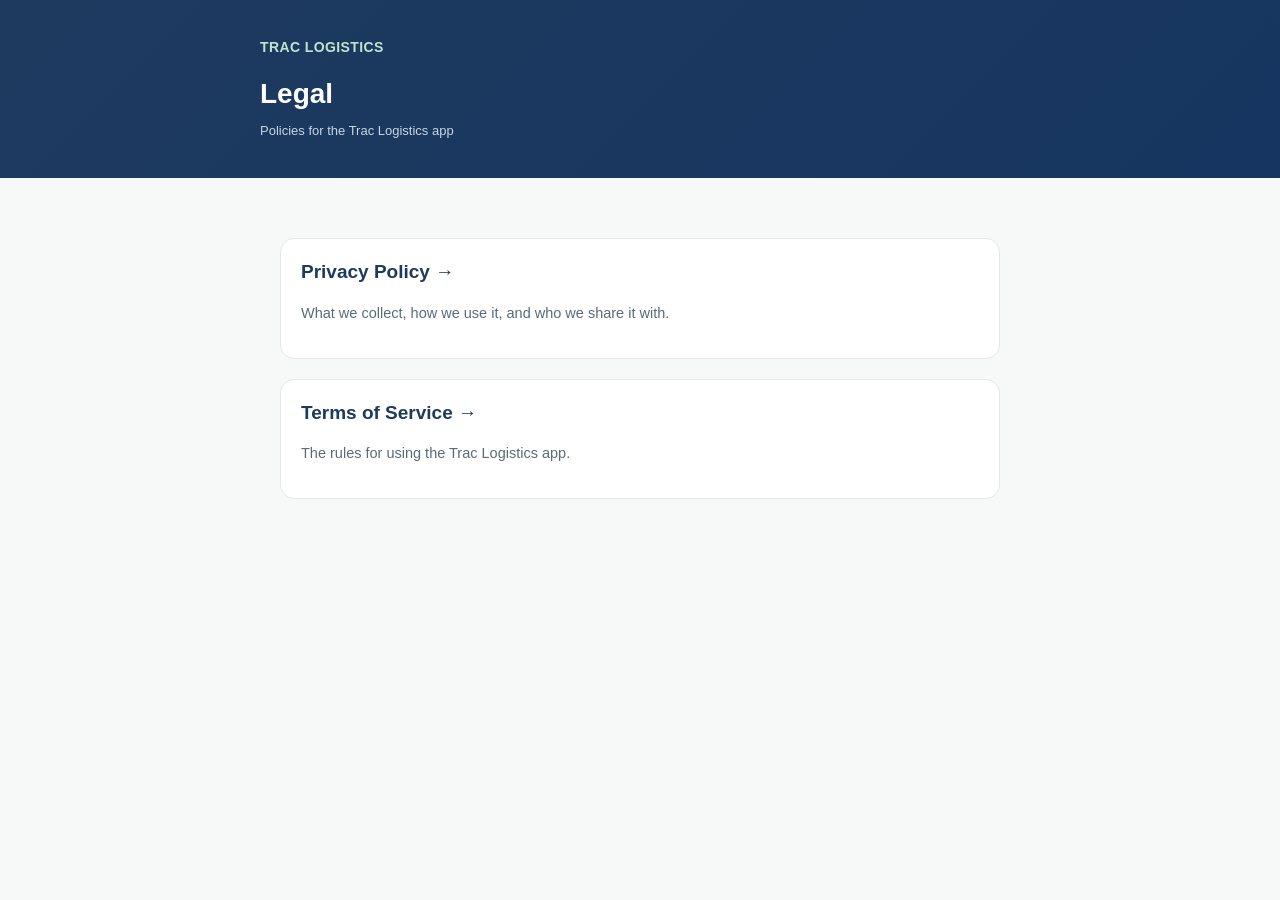
==== index.html @ 62a6b5ba "Add Privacy Policy and Terms of Service" ====
<!DOCTYPE html>
<html lang="en">
<head>
<meta charset="UTF-8">
<meta name="viewport" content="width=device-width, initial-scale=1.0">
<title>Trac Logistics — Legal</title>
<link rel="stylesheet" href="style.css">
</head>
<body>
<header class="top"><div class="inner">
 <div class="brand">TRAC LOGISTICS</div>
 <h1>Legal</h1>
 <div class="updated">Policies for the Trac Logistics app</div>
</div></header>
<div class="wrap">
 <div class="card"><h2 style="margin-top:0;border:none;padding:0;"><a href="privacy-policy.html" style="color:var(--navy);text-decoration:none;">Privacy Policy →</a></h2><p class="subtext">What we collect, how we use it, and who we share it with.</p></div>
 <div class="card"><h2 style="margin-top:0;border:none;padding:0;"><a href="terms-of-service.html" style="color:var(--navy);text-decoration:none;">Terms of Service →</a></h2><p class="subtext">The rules for using the Trac Logistics app.</p></div>
</div>
</body>
</html>
---- style.css ----
:root{--navy:#1E3A5F;--deep:#163560;--mint:#6EC89A;--text:#22303C;--subtext:#5B6B76;--bg:#F7F9F8;--card:#FFFFFF;--border:#E3E9E6;}
*{box-sizing:border-box;}
body{margin:0;background:var(--bg);color:var(--text);font-family:-apple-system,BlinkMacSystemFont,"Segoe UI",Roboto,Helvetica,Arial,sans-serif;line-height:1.6;}
.wrap{max-width:760px;margin:0 auto;padding:40px 20px 80px;}
header.top{background:linear-gradient(135deg,var(--navy),var(--deep));padding:36px 20px;color:white;}
header.top .inner{max-width:760px;margin:0 auto;}
.brand{display:flex;align-items:center;gap:10px;font-weight:700;letter-spacing:.4px;font-size:14px;color:#BFE3CE;text-transform:uppercase;}
h1{font-size:28px;margin:14px 0 4px;color:white;}
.updated{font-size:13px;color:#C7D6E0;}
h2{font-size:19px;margin-top:38px;margin-bottom:10px;color:var(--navy);border-bottom:1px solid var(--border);padding-bottom:8px;}
h3{font-size:15px;margin-top:22px;margin-bottom:6px;color:var(--navy);}
p,li{font-size:14.5px;color:var(--text);}
.subtext{color:var(--subtext);}
ul{padding-left:20px;}
li{margin-bottom:6px;}
.placeholder{background:#FFF3CD;color:#7A5B00;padding:1px 6px;border-radius:5px;font-weight:600;}
.card{background:var(--card);border:1px solid var(--border);border-radius:14px;padding:18px 20px;margin:20px 0;}
nav.crumbs{max-width:760px;margin:0 auto;padding:16px 20px 0;font-size:13px;}
nav.crumbs a{color:var(--mint);text-decoration:none;font-weight:600;}
footer{text-align:center;font-size:12px;color:var(--subtext);margin-top:50px;}
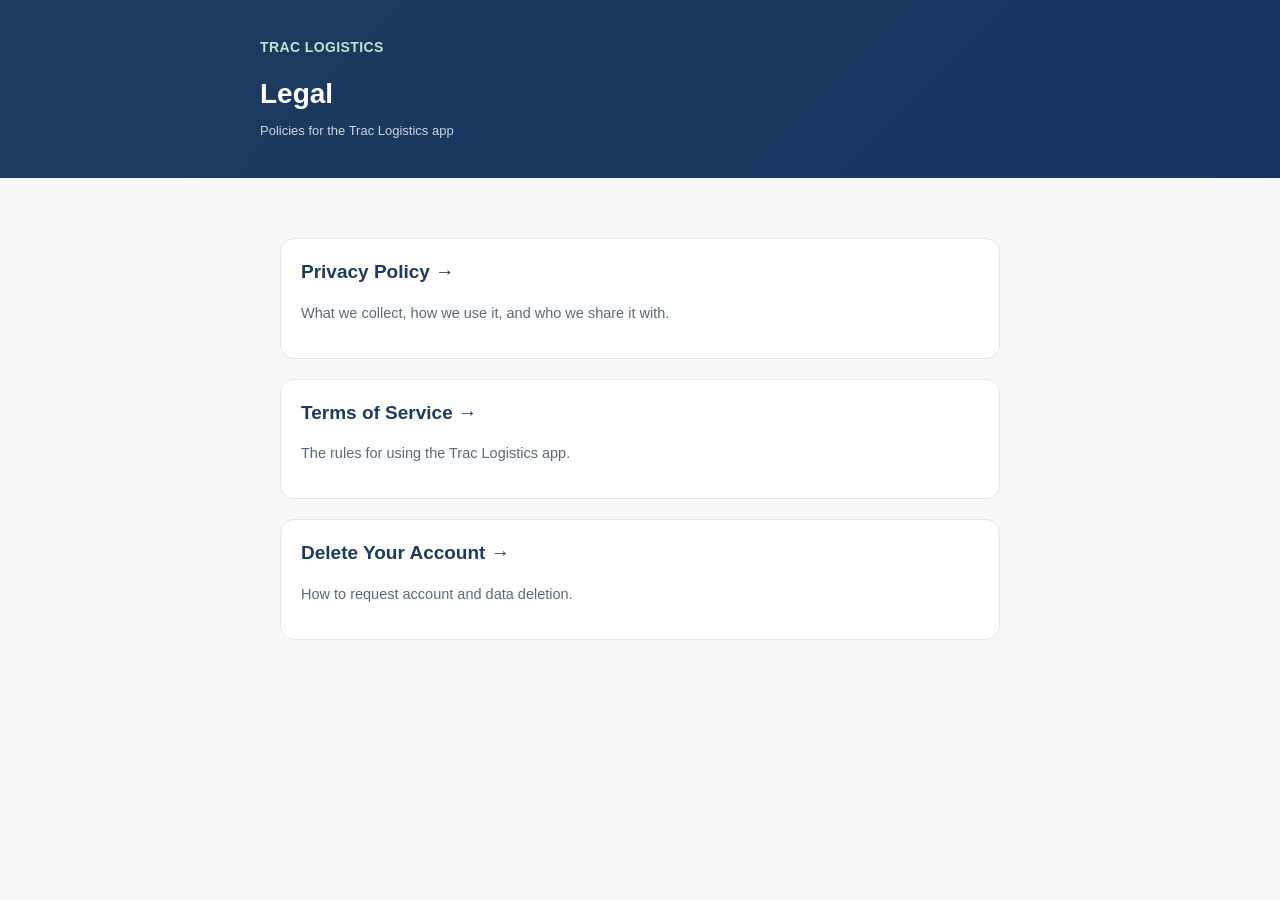
==== commit 682a4009: "Add account deletion page" ====
--- a/index.html
+++ b/index.html
@@ -15,6 +15,7 @@
 <div class="wrap">
  <div class="card"><h2 style="margin-top:0;border:none;padding:0;"><a href="privacy-policy.html" style="color:var(--navy);text-decoration:none;">Privacy Policy →</a></h2><p class="subtext">What we collect, how we use it, and who we share it with.</p></div>
  <div class="card"><h2 style="margin-top:0;border:none;padding:0;"><a href="terms-of-service.html" style="color:var(--navy);text-decoration:none;">Terms of Service →</a></h2><p class="subtext">The rules for using the Trac Logistics app.</p></div>
+ <div class="card"><h2 style="margin-top:0;border:none;padding:0;"><a href="delete-account.html" style="color:var(--navy);text-decoration:none;">Delete Your Account →</a></h2><p class="subtext">How to request account and data deletion.</p></div>
 </div>
 </body>
 </html>
